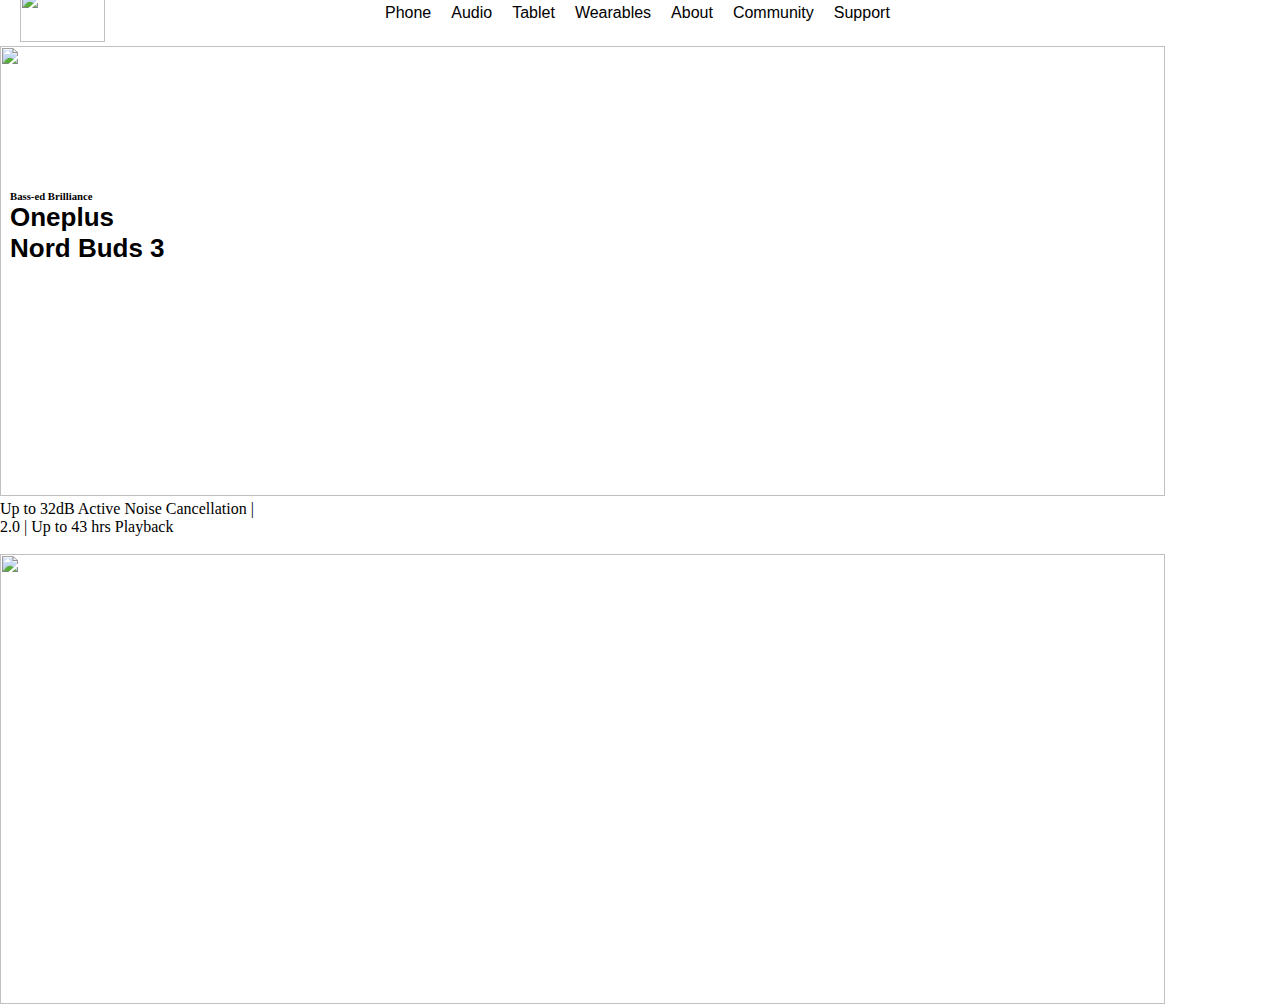
==== onePlus/index.html @ cdad535c "commit" ====
<!DOCTYPE html>
<html lang="en">
<head>
    <meta charset="UTF-8">
    <meta name="viewport" content="width=device-width, initial-scale=1.0">
    <title>Document</title>
    <link rel="stylesheet" href="index.css">
</head>
<body>
    <div class="navbar">
        <div class="logo"><img src="onePlus/OnePlus-Logo.png" alt=""></div>
        <div class="nav-text1">Phone</div>
        <div class="nav-text2">Audio</div>
        <div class="nav-text3">Tablet</div>
        <div class="nav-text4">Wearables</div>
        <div class="nav-text5">About</div>
        <div class="nav-text6">Community</div>
        <div class="nav-text7">Support</div>
    </div>
    <div class="hero-sec1">
        <div class="hero-img1"><img src="onePlus/KV_pc2.png" alt=""></div>
        <div class="hero-img1-text">
            <h6>Bass-ed Brilliance</h6>
            <p>Oneplus<p>
            <p>Nord Buds 3</p>
        </div>
        <div><p>Up to 32dB Active Noise Cancellation |</p>
            2.0 | Up to 43 hrs Playback</span></div>
        <img src="onePlus/na-service.png" alt="">
    </div>
    <div class="hero-sec2">
        <div class="hero-img2"><img src="onePlus/KV_pc_6000x1280.png" alt=""></div>
    </div>
</body>
</html>
---- onePlus/index.css ----
*{
    margin: 0px;
    padding: 0px;
}
.logo{
    img{
        height: 52px;
        width: 85px;
    }
    margin-left: 20px;
    margin-top: -10px;
    
}
.navbar{
    display: flex;
    /* justify-content: space-around; */
    font-family: 'Segoe UI', Tahoma, Geneva, Verdana, sans-serif;
    gap: 20px;
}
.nav-text1{
    margin-left: 260px;
    margin-top: 4px;
}
.nav-text2{
    margin-top: 4px;
}
.nav-text3{
    margin-top: 4px;
}
.nav-text4{
    margin-top: 4px;
}
.nav-text5{
    margin-top: 4px;
}
.nav-text6{
    margin-top: 4px;
}
.nav-text7{
    margin-top: 4px;
}
.hero-img1{
    img{
        height: 450px;
        width: 1165px;
    }
}
.hero-img1-text{
    position: absolute;
    top: 20%;
    padding: 10px;
}
.hero-img1-text p{
    font-size: 26px;
    font-weight: 600;
    font-family: 'Segoe UI', Tahoma, Geneva, Verdana, sans-serif;
}
.hero-img2{
    img{
        height: 450px; ;
        width: 1165px; ;
    }
}
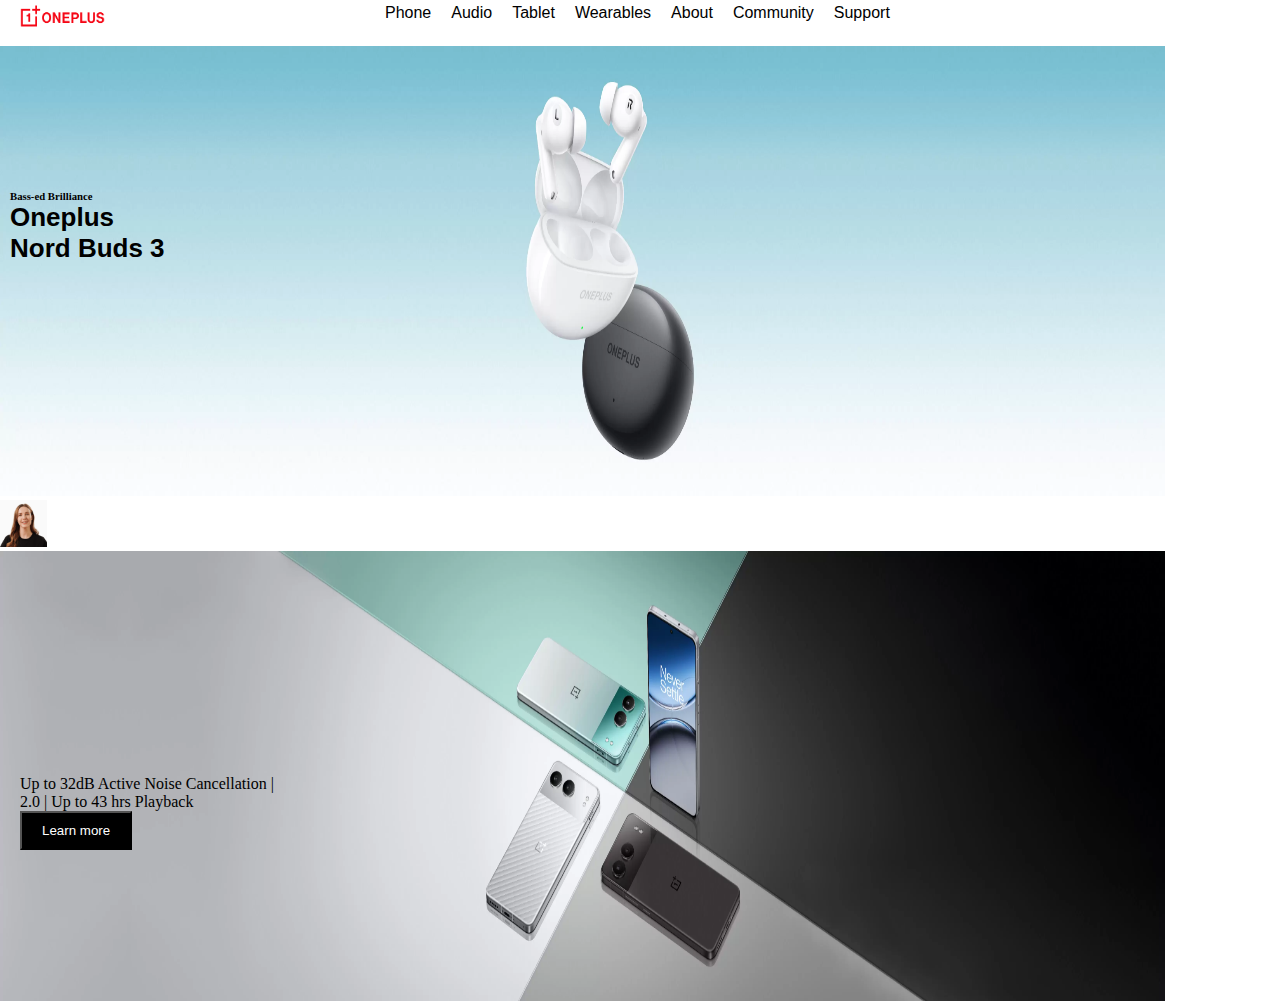
==== commit c159f718: "commit" ====
--- a/onePlus/index.html
+++ b/onePlus/index.html
@@ -8,7 +8,7 @@
 </head>
 <body>
     <div class="navbar">
-        <div class="logo"><img src="onePlus/OnePlus-Logo.png" alt=""></div>
+        <div class="logo"><img src="OnePlus-Logo.png" alt=""></div>
         <div class="nav-text1">Phone</div>
         <div class="nav-text2">Audio</div>
         <div class="nav-text3">Tablet</div>
@@ -18,18 +18,20 @@
         <div class="nav-text7">Support</div>
     </div>
     <div class="hero-sec1">
-        <div class="hero-img1"><img src="onePlus/KV_pc2.png" alt=""></div>
+        <div class="hero-img1"><img src="KV_pc2.png" alt=""></div>
         <div class="hero-img1-text">
             <h6>Bass-ed Brilliance</h6>
             <p>Oneplus<p>
             <p>Nord Buds 3</p>
         </div>
-        <div><p>Up to 32dB Active Noise Cancellation |</p>
-            2.0 | Up to 43 hrs Playback</span></div>
-        <img src="onePlus/na-service.png" alt="">
+        <div class="hero-bottom">
+            <div class="learnmore"><p>Up to 32dB Active Noise Cancellation |</p>
+            <p>2.0 | Up to 43 hrs Playback</p>
+            <button class="button"> Learn more </button></div>
+        <div class="profile"><img src="na-service.png" alt=""></div>
     </div>
     <div class="hero-sec2">
-        <div class="hero-img2"><img src="onePlus/KV_pc_6000x1280.png" alt=""></div>
+        <div class="hero-img2"><img src="KV_pc_6000x1280.png" alt=""></div>
     </div>
 </body>
 </html>--- a/onePlus/index.css
+++ b/onePlus/index.css
@@ -13,7 +13,6 @@
 }
 .navbar{
     display: flex;
-    /* justify-content: space-around; */
     font-family: 'Segoe UI', Tahoma, Geneva, Verdana, sans-serif;
     gap: 20px;
 }
@@ -61,3 +60,26 @@
         width: 1165px; ;
     }
 }
+.profile{
+    img{
+        height:46.77px ;
+        width: 46.77px;
+    }
+}
+.button{
+    background-color: black;
+    color: white;
+    padding-left: 20px;
+    padding-right: 20px;
+    padding-top: 10px;
+    padding-bottom: 10px;
+}
+.hero-bottom{
+    display: flex;
+    justify-content: space-between;
+}
+.learnmore{
+    margin-left: 20px;
+    position: absolute;
+    bottom: 50px;
+}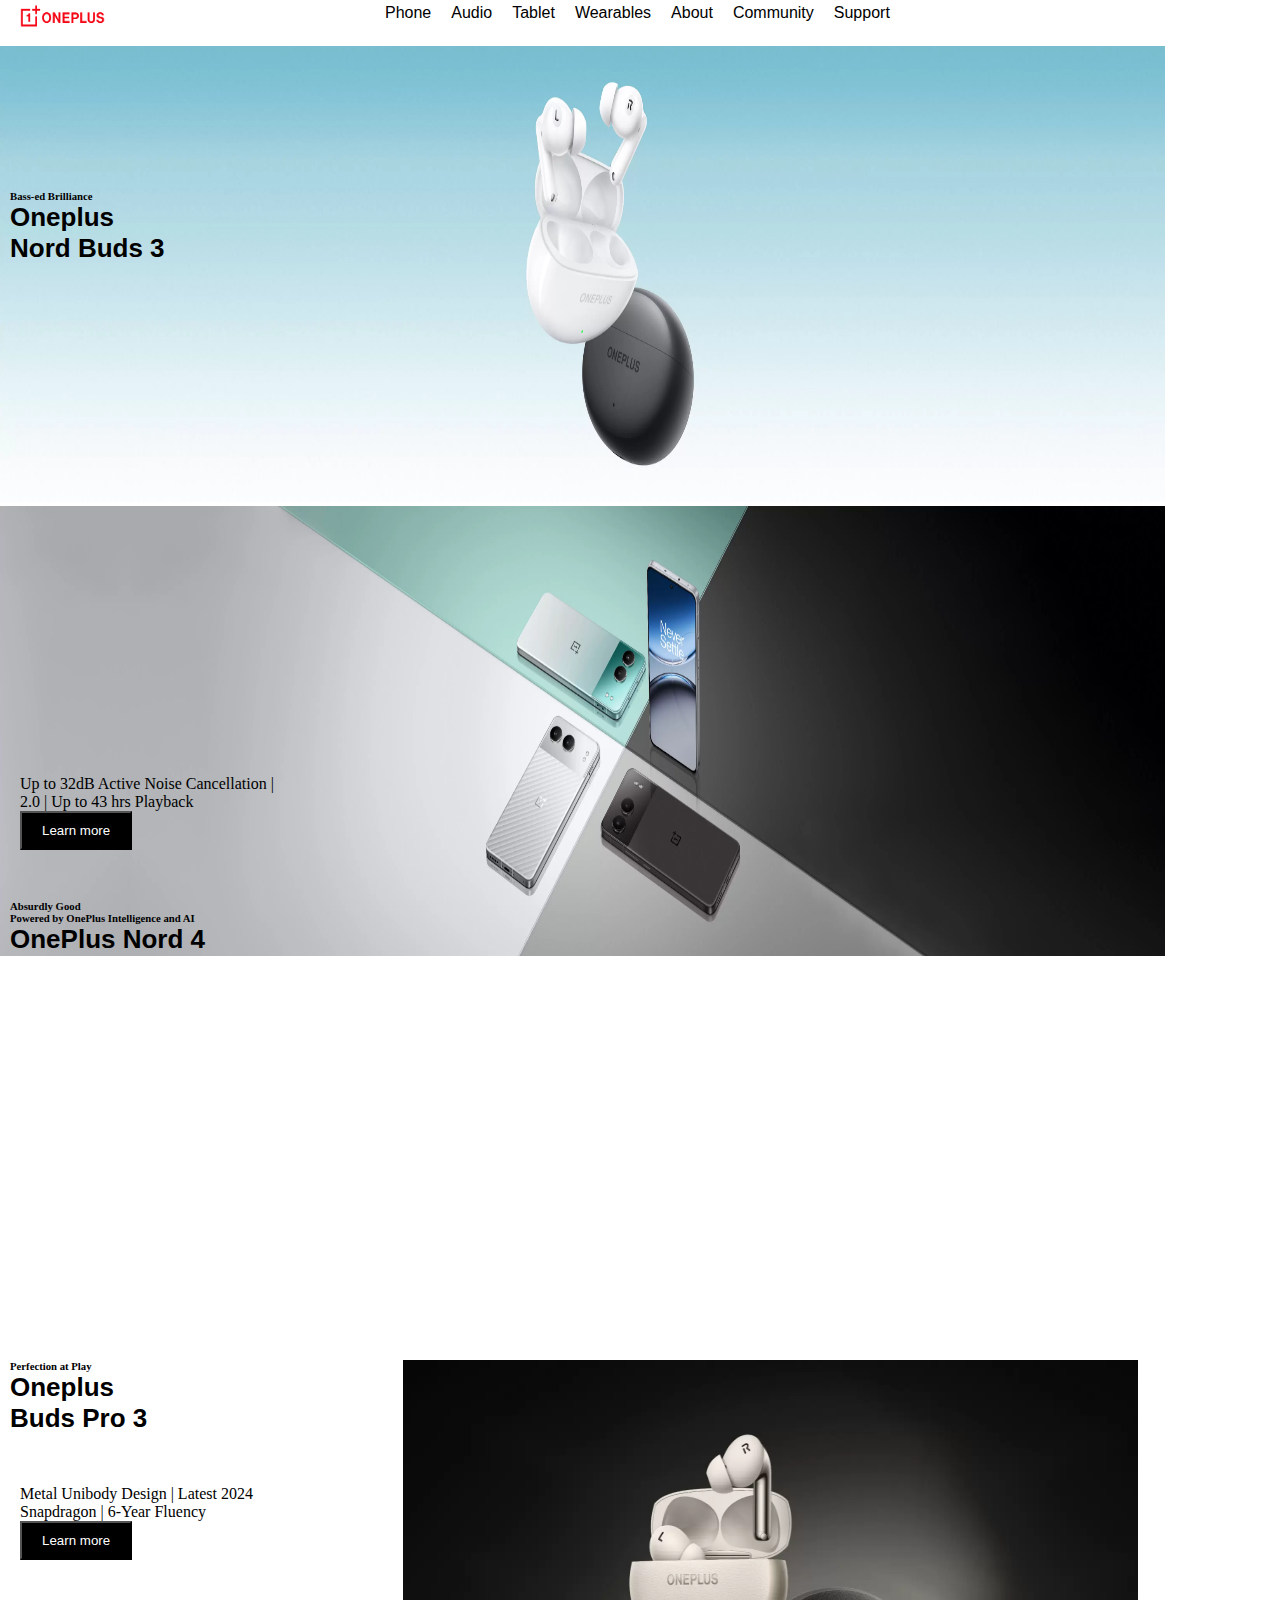
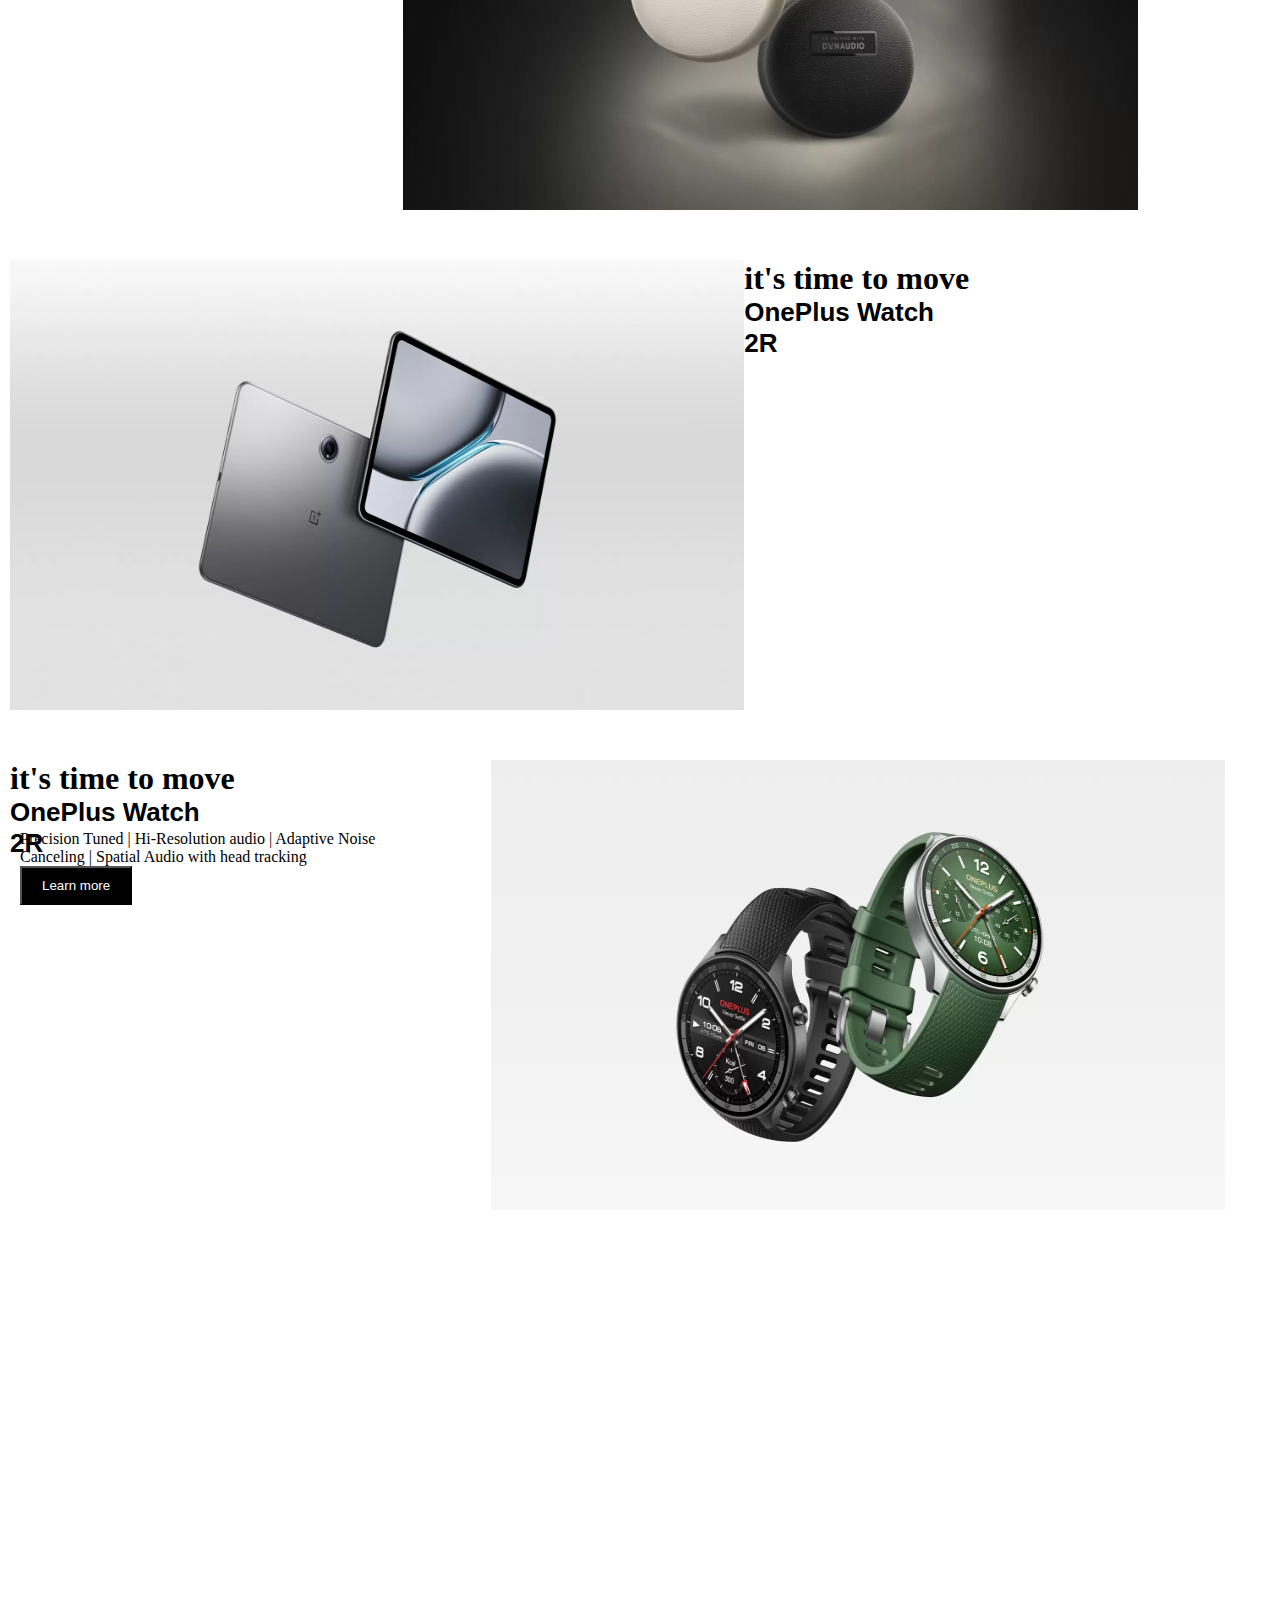
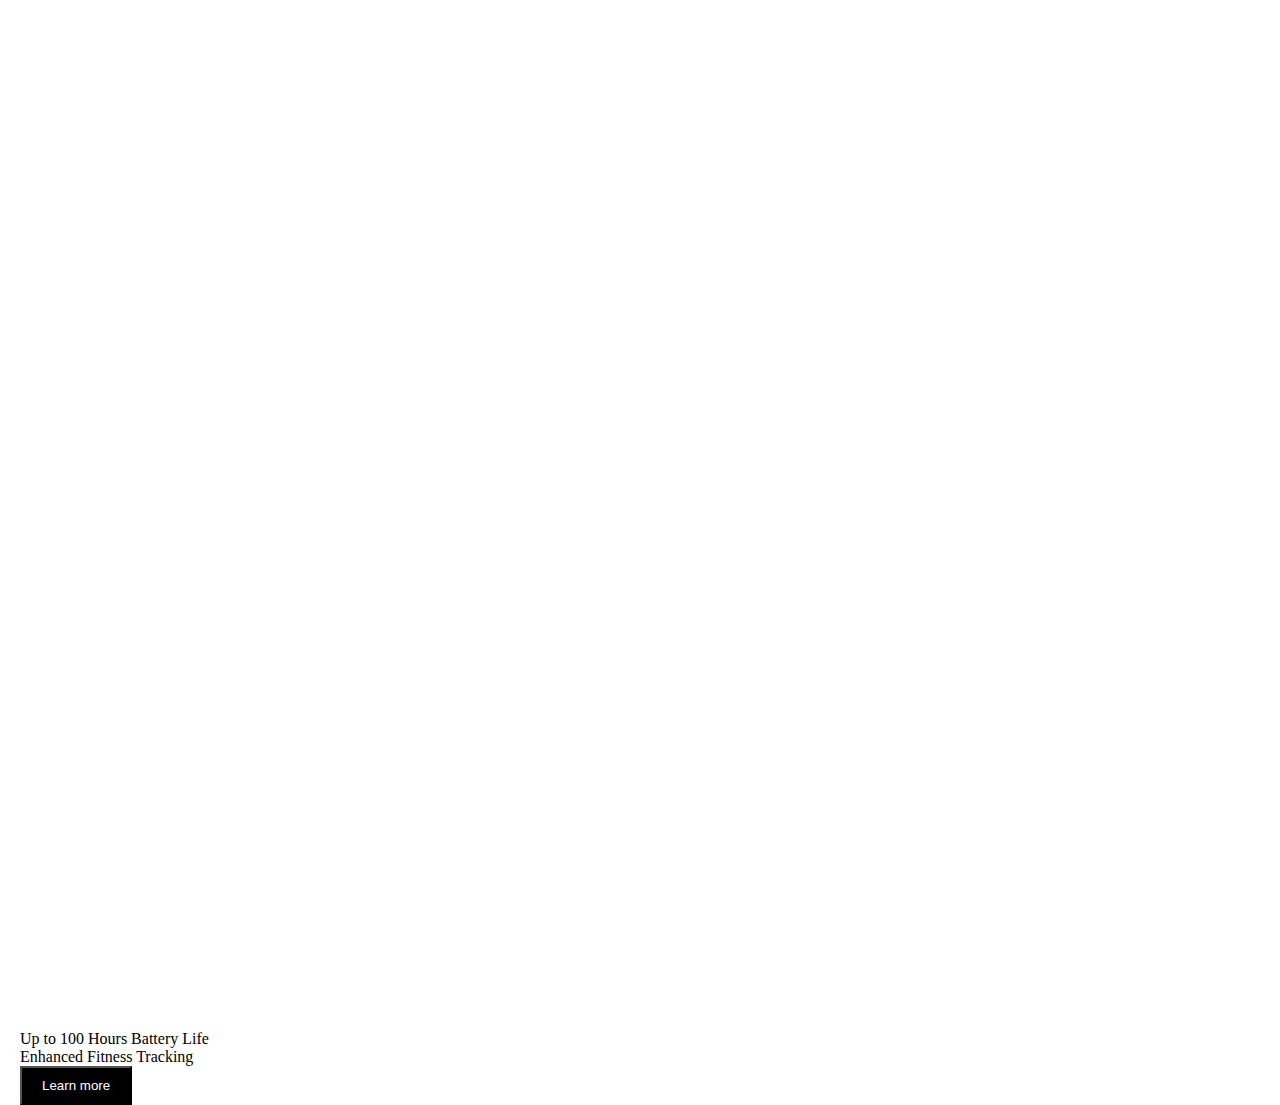
==== commit 31ad1cf6: "commit" ====
--- a/onePlus/index.html
+++ b/onePlus/index.html
@@ -28,10 +28,62 @@
             <div class="learnmore"><p>Up to 32dB Active Noise Cancellation |</p>
             <p>2.0 | Up to 43 hrs Playback</p>
             <button class="button"> Learn more </button></div>
-        <div class="profile"><img src="na-service.png" alt=""></div>
     </div>
-    <div class="hero-sec2">
-        <div class="hero-img2"><img src="KV_pc_6000x1280.png" alt=""></div>
+</div>
+<div class="hero-sec2">
+    <div class="hero-img2"><img src="KV_pc_6000x1280.png" alt=""></div>
+    <div class="hero-img2-text">
+        <h6>Absurdly Good</h6>
+        <h6>Powered by OnePlus Intelligence and AI</h6>
+        <p>OnePlus Nord 4</p>
     </div>
+    <div class="hero-button1">
+        <div class="learnmore1"><p>Metal Unibody Design | Latest 2024 </p>
+        <p>Snapdragon | 6-Year Fluency</p>
+        <button class="button1"> Learn more </button></div>
+</div>
+</div>
+
+<div class="hero-img3-text">
+    <div>
+    <h6>Perfection at Play</h6>
+    <p>Oneplus<p>
+    <p>Buds Pro 3</p></div>
+    <div class="right-img"><img src="big-card-pc.png" alt=""></div>
+</div>
+<div class="hero-button2">
+    <div class="learnmore2"><p>Precision Tuned | Hi-Resolution audio | Adaptive Noise</p>
+    <p>Canceling | Spatial Audio with head tracking</p>
+    <button class="button2"> Learn more </button>
+</div>
+
+
+<div class="hero-img4-text">
+    <div>
+        <h1>it's time to move</h1>
+        <p>OnePlus Watch</p>
+        <p>2R</p></div>
+        <div class="right-img"><img src="bigcard-pc2.png" alt=""></div>
+</div>
+<div class="hero-button3">
+    <div class="learnmore3"><p>Up to 100 Hours Battery Life</p>
+    <p>Enhanced Fitness Tracking</p>
+    <button class="button3"> Learn more </button>
+</div>
+</div>
+
+<div class="hero-img5-text">
+        <div class="right-img"><img src="bigcard-pc (1).png" alt=""></div>
+        <div class>
+            <h1>it's time to move</h1>
+            <p>OnePlus Watch</p>
+            <p>2R</p></div>
+</div>
+<div class="hero-button4">
+    <div class="learnmore4"><p>Up to 100 Hours Battery Life</p>
+    <p>Enhanced Fitness Tracking</p>
+    <button class="button4"> Learn more </button>
+</div>
+</div>
 </body>
 </html>--- a/onePlus/index.css
+++ b/onePlus/index.css
@@ -2,6 +2,9 @@
     margin: 0px;
     padding: 0px;
 }
+body{
+    width: 0;
+}
 .logo{
     img{
         height: 52px;
@@ -40,7 +43,7 @@
 }
 .hero-img1{
     img{
-        height: 450px;
+        height: 456px;
         width: 1165px;
     }
 }
@@ -82,4 +85,138 @@
     margin-left: 20px;
     position: absolute;
     bottom: 50px;
-}+}
+.hero-img2-text{
+    position: absolute;
+    top: 90%;
+    padding-left: 10px;
+    padding-top: 90px;
+}
+.hero-img2-text p{
+    font-size: 26px;
+    font-weight: 600;
+    font-family: 'Segoe UI', Tahoma, Geneva, Verdana, sans-serif;
+}
+.button1{
+    background-color: black;
+    color: white;
+    padding-left: 20px;
+    padding-right: 20px;
+    padding-top: 10px;
+    padding-bottom: 10px;
+}
+.hero-button1{
+    display: flex;
+    justify-content: space-between;
+}
+.learnmore1{
+    margin-left: 20px;
+    position: absolute;
+    bottom: 50px;
+    top: 165vh;
+}
+.button2{
+    background-color: black;
+    color: white;
+    padding-left: 20px;
+    padding-right: 20px;
+    padding-top: 10px;
+    padding-bottom: 10px;
+}
+.hero-button2{
+    display: flex;
+    justify-content: space-between;
+}
+.learnmore2{
+    margin-left: 20px;
+    position: absolute;
+    bottom: 50px;
+    top: 270vh;
+}
+.right-img{
+    img{
+        height: 450px;
+        width: 734.28px;
+    }
+}
+.hero-img3-text{
+    position: absolute;
+    top: 90%;
+    padding-left: 10px;
+    padding-top: 550px;
+    display: flex;
+    gap: 20vw;
+}
+.hero-img3-text p{
+    font-size: 26px;
+    font-weight: 600;
+    font-family: 'Segoe UI', Tahoma, Geneva, Verdana, sans-serif;
+}
+.hero-img4-text{
+    position: absolute;
+    top: 90%;
+    padding-left: 10px;
+    padding-top: 1550px;
+    display: flex;
+    gap: 20vw;
+}
+.hero-img4-text p{
+    font-size: 26px;
+    font-weight: 600;
+    font-family: 'Segoe UI', Tahoma, Geneva, Verdana, sans-serif;
+}
+.hero-button3{
+    display: flex;
+    justify-content: space-between;
+}
+
+.button3{
+    background-color: black;
+    color: white;
+    padding-left: 20px;
+    padding-right: 20px;
+    padding-top: 10px;
+    padding-bottom: 10px;
+}
+.hero-button3{
+    display: flex;
+    justify-content: space-between;
+}
+.learnmore3{
+    margin-left: 20px;
+    position: absolute;
+    bottom: 30px;
+    top: 470vh;
+}
+.hero-img5-text{
+    position: absolute;
+    top: 90%;
+    padding-left: 10px;
+    padding-top: 1050px;
+    display: flex;
+    
+}
+.hero-img5-text p{
+    font-size: 26px;
+    font-weight: 600;
+    font-family: 'Segoe UI', Tahoma, Geneva, Verdana, sans-serif;
+}
+.hero-button4{
+    display: flex;
+    justify-content: space-between;
+}
+
+.button4{
+    background-color: black;
+    color: white;
+    padding-left: 20px;
+    padding-right: 20px;
+    padding-top: 10px;
+    padding-bottom: 10px;
+}
+.learnmore4{
+    margin-left: 150vh;
+    position: absolute;
+    bottom: 20px;
+    top: 370vh;
+}
